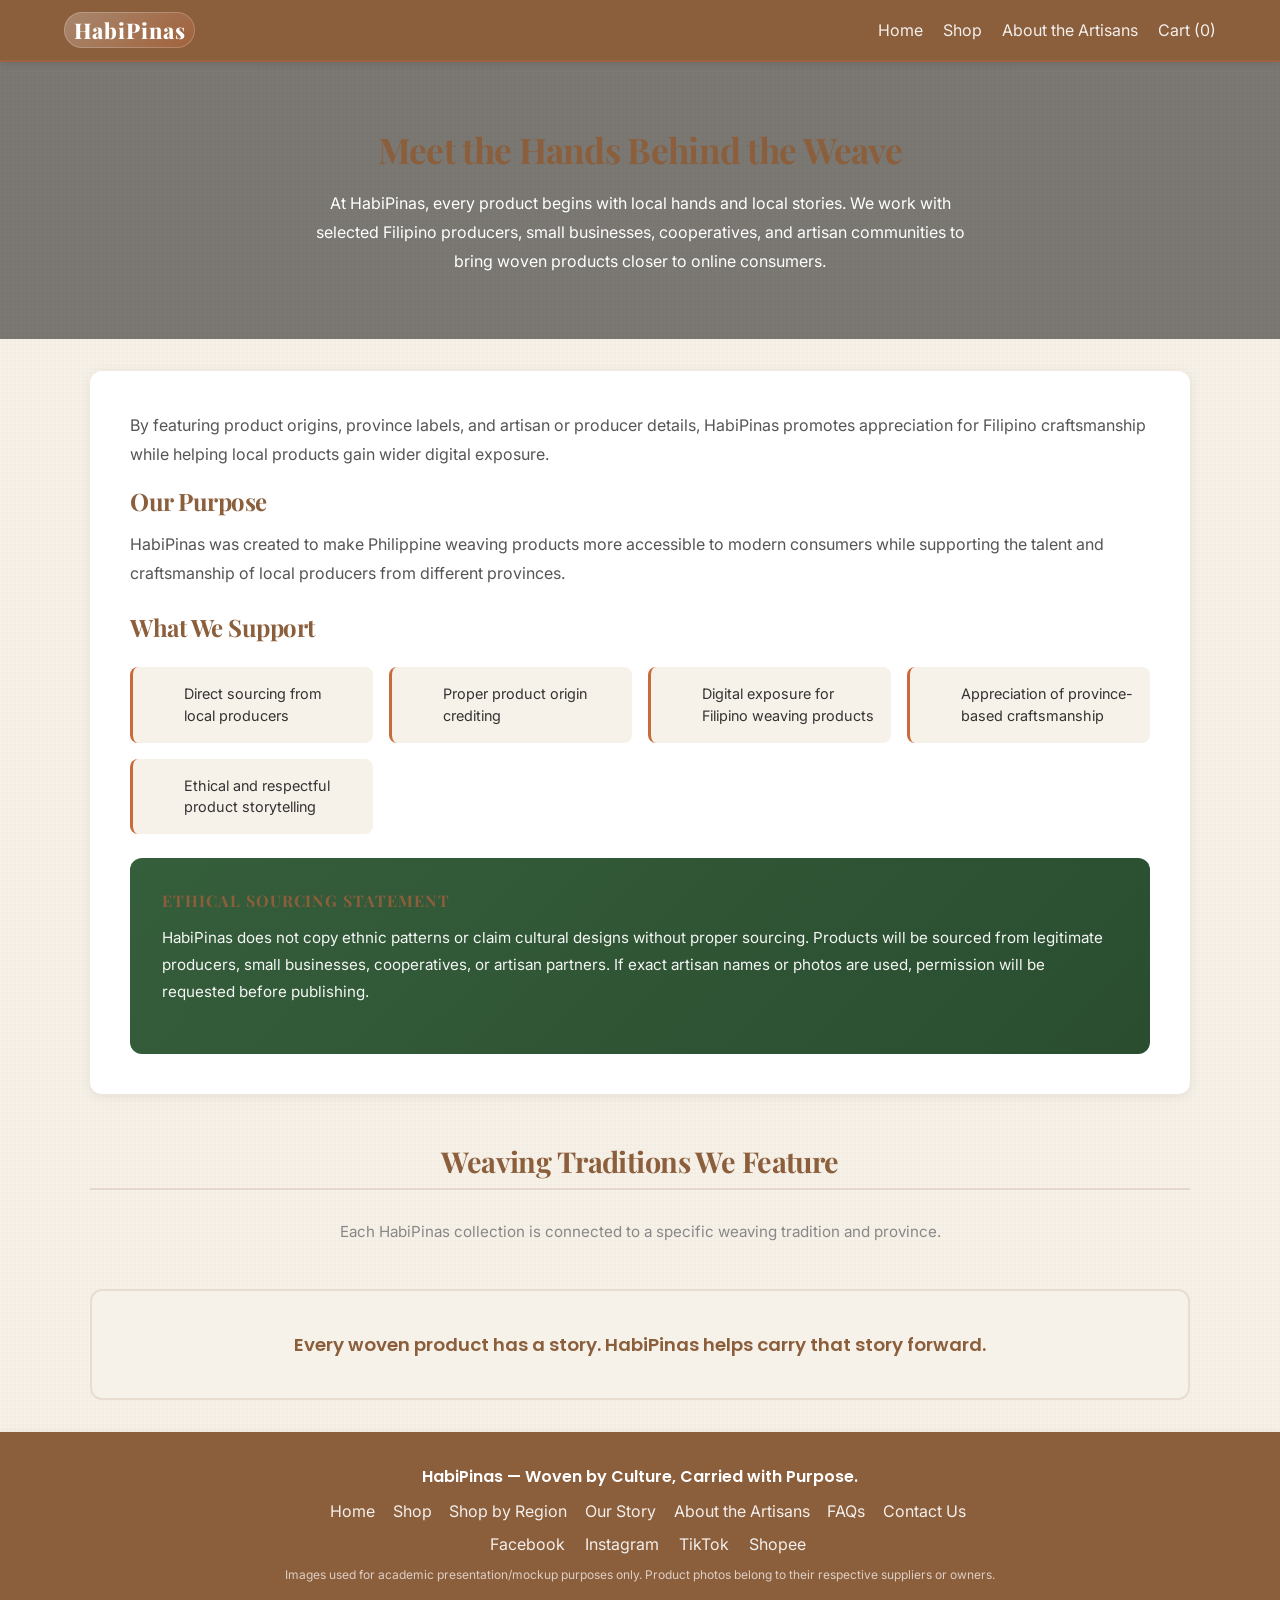
==== artisans.html @ 55e2fd3c "first Commit" ====
<!DOCTYPE html>
<html lang="en">

<head>
    <meta charset="UTF-8">
    <meta name="viewport" content="width=device-width, initial-scale=1.0">
    <title>About the Artisans – HabiPinas</title>
    <link rel='stylesheet' href='css/style.css'>
    <style>
        .page-hero {
            background: linear-gradient(rgba(0,0,0,0.5), rgba(0,0,0,0.5)),
                        url('https://images.unsplash.com/photo-1558618666-fcd25c85cd64?auto=format&fit=crop&w=1200&q=80');
            background-size: cover;
            background-position: center;
            color: #fff;
            text-align: center;
            padding: 4rem 5%;
        }
        .page-hero h1 {
            font-size: 2.2rem;
            margin-bottom: 1rem;
            animation: slideDown 0.7s ease;
        }
        .page-hero p {
            max-width: 650px;
            margin: 0 auto;
            line-height: 1.8;
            opacity: 0.9;
            animation: fadeIn 0.8s ease 0.2s both;
        }
        .intro-section {
            background: #fff;
            border-radius: 12px;
            padding: 2.5rem;
            margin-bottom: 2.5rem;
            box-shadow: 0 2px 12px rgba(0,0,0,0.07);
        }
        .intro-section p {
            line-height: 1.8;
            color: #555;
            margin-bottom: 1rem;
        }
        .support-grid {
            display: grid;
            grid-template-columns: repeat(auto-fit, minmax(200px, 1fr));
            gap: 1rem;
            margin: 1.5rem 0;
        }
        .support-item {
            display: flex;
            align-items: flex-start;
            gap: 0.7rem;
            background: var(--cream);
            padding: 1rem;
            border-radius: 8px;
            font-size: 0.9rem;
            line-height: 1.5;
            border-left: 3px solid var(--terra);
            transition: all 0.3s ease;
        }
        .support-item:hover {
            transform: translateY(-3px);
            box-shadow: 0 4px 12px rgba(0,0,0,0.08);
        }
        .support-icon {
            font-size: 1.2rem;
            min-width: 24px;
        }
        .ethics-box {
            background: linear-gradient(135deg, var(--green), #2a4d30);
            color: #ffffff;
            border-radius: 12px;
            padding: 2rem;
            margin-top: 1.5rem;
        }
        .ethics-box h3 {
            margin-bottom: 0.8rem;
            font-size: 1rem;
            text-transform: uppercase;
            letter-spacing: 0.06em;
            opacity: 0.8;
        }
        .ethics-box p {
            color: #ffffff;
            line-height: 1.8;
            opacity: 0.95;
            font-size: 0.95rem;
        }
        .traditions-title {
            text-align: center;
            margin: 3rem 0 0.5rem;
        }
        .traditions-subtitle {
            text-align: center;
            color: #888;
            margin-bottom: 2rem;
            font-size: 0.95rem;
        }
        .closing-banner {
            background: var(--cream);
            border: 2px solid #e8ddd0;
            border-radius: 12px;
            text-align: center;
            padding: 2.5rem;
            margin-top: 3rem;
        }
        .closing-banner p {
            font-family: Poppins, sans-serif;
            font-size: 1.15rem;
            font-weight: 600;
            color: var(--brown);
        }
    </style>
</head>

<body>
    <nav>
        <div><strong>HabiPinas</strong></div>
        <div>
            <a href='index.html'>Home</a>
            <a href='shop.html'>Shop</a>
            <a href='artisans.html'>About the Artisans</a>
            <a href='cart.html'>Cart (<span id='cart-count'>0</span>)</a>
        </div>
    </nav>

    <!-- Page Hero -->
    <div class="page-hero">
        <h1>Meet the Hands Behind the Weave</h1>
        <p>
            At HabiPinas, every product begins with local hands and local stories.
            We work with selected Filipino producers, small businesses, cooperatives,
            and artisan communities to bring woven products closer to online consumers.
        </p>
    </div>

    <div class="container">

        <!-- Intro & Purpose -->
        <div class="intro-section">
            <p>
                By featuring product origins, province labels, and artisan or producer details,
                HabiPinas promotes appreciation for Filipino craftsmanship while helping local
                products gain wider digital exposure.
            </p>

            <h2 style="margin-bottom:0.8rem">Our Purpose</h2>
            <p>
                HabiPinas was created to make Philippine weaving products more accessible to modern
                consumers while supporting the talent and craftsmanship of local producers from
                different provinces.
            </p>

            <h2 style="margin:1.5rem 0 1rem">What We Support</h2>
            <div class="support-grid">
                <div class="support-item">
                    <span class="support-icon"></span>
                    <span>Direct sourcing from local producers</span>
                </div>
                <div class="support-item">
                    <span class="support-icon"></span>
                    <span>Proper product origin crediting</span>
                </div>
                <div class="support-item">
                    <span class="support-icon"></span>
                    <span>Digital exposure for Filipino weaving products</span>
                </div>
                <div class="support-item">
                    <span class="support-icon"></span>
                    <span>Appreciation of province-based craftsmanship</span>
                </div>
                <div class="support-item">
                    <span class="support-icon"></span>
                    <span>Ethical and respectful product storytelling</span>
                </div>
            </div>

            <div class="ethics-box">
                <h3>Ethical Sourcing Statement</h3>
                <p>
                    HabiPinas does not copy ethnic patterns or claim cultural designs without proper sourcing.
                    Products will be sourced from legitimate producers, small businesses, cooperatives, or
                    artisan partners. If exact artisan names or photos are used, permission will be requested
                    before publishing.
                </p>
            </div>
        </div>

        <!-- Tradition Cards -->
        <h2 class="traditions-title">Weaving Traditions We Feature</h2>
        <p class="traditions-subtitle">Each HabiPinas collection is connected to a specific weaving tradition and province.</p>

        <div id="artisans-container"></div>

        <!-- Closing -->
        <div class="closing-banner">
            <p>Every woven product has a story. HabiPinas helps carry that story forward.</p>
        </div>

    </div>

    <footer>
        <div style="display:flex;flex-direction:column;gap:0.8rem;align-items:center;text-align:center">
            <p style="font-family:Poppins,sans-serif;font-size:1rem;font-weight:600">
                HabiPinas — Woven by Culture, Carried with Purpose.
            </p>
            <div style="display:flex;flex-wrap:wrap;justify-content:center;gap:0.2rem 0.1rem">
                <a href="index.html">Home</a>
                <a href="shop.html">Shop</a>
                <a href="shop.html#region">Shop by Region</a>
                <a href="story.html">Our Story</a>
                <a href="artisans.html">About the Artisans</a>
                <a href="faq-contact.html#faq">FAQs</a>
                <a href="faq-contact.html#contact">Contact Us</a>
            </div>
            <div>
                <a href="#">Facebook</a>
                <a href="#">Instagram</a>
                <a href="#">TikTok</a>
                <a href="#">Shopee</a>
            </div>
            <p style="font-size:0.75rem;opacity:0.7">
                Images used for academic presentation/mockup purposes only.
                Product photos belong to their respective suppliers or owners.
            </p>
        </div>
    </footer>

    <script src='js/cart.js'></script>
    <script src='js/main.js'></script>
    <script src="js/artisans.js"></script>
</body>

</html>
---- css/style.css ----
@import url('https://fonts.googleapis.com/css2?family=Poppins:wght@500;700&family=Inter:wght@400;600&family=Playfair+Display:wght@600;700;800&display=swap');

/* ====== CSS ANIMATIONS ====== */
@keyframes shimmer {
    0% { background-position: -1000px 0; }
    100% { background-position: 1000px 0; }
}

@keyframes slideDown {
    from {
        opacity: 0;
        transform: translateY(-30px);
    }
    to {
        opacity: 1;
        transform: translateY(0);
    }
}

@keyframes rotateIn {
    from {
        opacity: 0;
        transform: rotate(-10deg);
    }
    to {
        opacity: 1;
        transform: rotate(0);
    }
}

@keyframes swing {
    0%, 100% { transform: rotate(0deg); }
    25% { transform: rotate(1deg); }
    75% { transform: rotate(-1deg); }
}

@keyframes flip {
    from { transform: rotateY(0deg); }
    to { transform: rotateY(360deg); }
}

:root {
    --brown: #8B5E3C;
    --cream: #F7F2E9;
    --green: #355E3B;
    --terra: #C96A3D;
    --dark: #333
}

* {
    box-sizing: border-box;
    margin: 0;
    padding: 0
}

body {
    font-family: Inter, sans-serif;
    background: var(--cream);
    color: var(--dark);
    background-image: 
        repeating-linear-gradient(
            90deg,
            transparent,
            transparent 2px,
            rgba(139, 94, 60, 0.02) 2px,
            rgba(139, 94, 60, 0.02) 4px
        ),
        repeating-linear-gradient(
            0deg,
            transparent,
            transparent 2px,
            rgba(139, 94, 60, 0.02) 2px,
            rgba(139, 94, 60, 0.02) 4px
        );
}

nav,
footer {
    background: var(--brown);
    color: #fff;
    padding: 1rem 5%;
    display: flex;
    justify-content: space-between;
    align-items: center;
    animation: slideDown 0.6s ease-out;
    box-shadow: 0 2px 8px rgba(0, 0, 0, 0.1);
    border-bottom: 2px solid rgba(201, 106, 61, 0.3);
}

nav a,
footer a {
    color: #fff;
    text-decoration: none;
    margin-left: 1rem;
    transition: all 0.3s ease;
    opacity: 0.9;
}

nav > div:first-child strong,
nav .brand {
    font-family: 'Playfair Display', serif;
    font-size: 1.35rem;
    font-weight: 800;
    letter-spacing: 0.04em;
    color: #fff;
    padding: 0.25rem 0.6rem;
    border-radius: 999px;
    background: linear-gradient(135deg, rgba(255,255,255,0.25), rgba(201,106,61,0.35));
    box-shadow: 0 0 0 1px rgba(255,255,255,0.2) inset;
}

nav a:hover,
footer a:hover {
    opacity: 1;
    color: rgba(255, 255, 255, 0.8);
}

footer {
    display: flex;
    justify-content: center;
    align-items: center;
    text-align: center;
    padding: 2rem 5%;
}

footer > div {
    display: flex;
    flex-direction: column;
    align-items: center;
    gap: 0.8rem;
    max-width: 800px;
    width: 100%;
}

.container {
    width: min(1100px, 92%);
    margin: auto;
    padding: 2rem 0;
}

.container > h2:first-of-type {
    font-size: 1.8rem;
    color: var(--brown);
    margin-bottom: 2rem;
    border-bottom: 2px solid rgba(139, 94, 60, 0.15);
    padding-bottom: 0.5rem;
}

.hero {
    padding: 5rem 0;
    text-align: center;
    background: linear-gradient(rgba(139, 94, 60, 0.45), rgba(201, 106, 61, 0.45)), url('https://images.unsplash.com/photo-1512436991641-6745cdb1723f?auto=format&fit=crop&w=1200&q=80');
    background-size: cover;
    background-attachment: fixed;
    color: #fff;
    position: relative;
    overflow: hidden;
}

.hero::before {
    content: '';
    position: absolute;
    top: 0;
    left: -100%;
    width: 100%;
    height: 100%;
    background: linear-gradient(90deg, transparent, rgba(255, 255, 255, 0.3), transparent);
    animation: shimmer 3s infinite;
}

.hero h1 {
    color: #fff;
    animation: slideInLeft 0.8s cubic-bezier(0.34, 1.56, 0.64, 1);
}

.hero p {
    animation: slideInRight 0.8s cubic-bezier(0.34, 1.56, 0.64, 1) 0.2s both;
}

.hero .btn {
    animation: popIn 0.6s cubic-bezier(0.34, 1.56, 0.64, 1) 0.4s both;
}

h1,
h2,
h3 {
    font-family: 'Playfair Display', serif;
    margin-bottom: 1rem;
    animation: fadeIn 0.7s ease 0.2s both;
    color: var(--brown);
    letter-spacing: -0.02em;
}

.btn {
    display: inline-block;
    background: var(--terra);
    color: #fff;
    padding: .8rem 1.2rem;
    border: none;
    border-radius: 6px;
    text-decoration: none;
    cursor: pointer;
    transition: all 0.3s cubic-bezier(0.34, 1.56, 0.64, 1);
    position: relative;
    overflow: hidden;
    font-family: Poppins, sans-serif;
    font-weight: 600;
    letter-spacing: 0.02em;
}

.btn::before {
    content: '';
    position: absolute;
    top: 50%;
    left: 50%;
    width: 0;
    height: 0;
    border-radius: 50%;
    background: rgba(255, 255, 255, 0.3);
    transform: translate(-50%, -50%);
    transition: width 0.6s, height 0.6s;
    z-index: 1;
}

.btn:hover::before {
    width: 300px;
    height: 300px;
}

.btn:hover {
    transform: translateY(-2px);
    box-shadow: 0 8px 20px rgba(201, 106, 61, 0.3);
}

.btn:active {
    transform: translateY(0);
}

.grid {
    display: grid;
    grid-template-columns: repeat(auto-fit, minmax(230px, 1fr));
    gap: 1rem
}

.card {
    background: #fff;
    padding: 1rem;
    border-radius: 10px;
    box-shadow: 0 2px 8px rgba(0, 0, 0, .1);
    animation: fadeIn 0.6s ease-out forwards;
    opacity: 0;
    transition: all 0.3s cubic-bezier(0.34, 1.56, 0.64, 1);
    overflow: hidden;
    position: relative;
    border: 1px solid rgba(139, 94, 60, 0.08);
}

.card:nth-child(1) { animation-delay: 0.1s; }
.card:nth-child(2) { animation-delay: 0.2s; }
.card:nth-child(3) { animation-delay: 0.3s; }
.card:nth-child(4) { animation-delay: 0.4s; }
.card:nth-child(5) { animation-delay: 0.5s; }
.card:nth-child(6) { animation-delay: 0.6s; }
.card:nth-child(7) { animation-delay: 0.7s; }
.card:nth-child(8) { animation-delay: 0.8s; }
.card:nth-child(9) { animation-delay: 0.9s; }

.card:hover {
    transform: translateY(-8px);
    box-shadow: 0 12px 24px rgba(139, 94, 60, 0.12);
    border-color: rgba(201, 106, 61, 0.2);
}

.card img,
.product img {
    width: 100%;
    border-radius: 8px;
    transition: transform 0.4s ease;
    animation: fadeIn 0.6s ease;
}

.card:hover img,
.product:hover img {
    transform: scale(1.08);
}

.card h3 {
    animation: fadeIn 0.6s ease 0.2s both;
}

.card p,
.card .btn {
    animation: fadeIn 0.6s ease 0.3s both;
}

.card .btn {
    transition: all 0.3s ease;
}

.card .btn:hover {
    transform: translateX(3px);
    box-shadow: 0 4px 12px rgba(201, 106, 61, 0.3);
}

.card img,
.product img {
    width: 100%;
    border-radius: 8px
}

input,
select,
textarea {
    width: 100%;
    padding: .8rem;
    margin: .5rem 0 1rem;
    border: 1px solid #ccc;
    border-radius: 6px;
    transition: all 0.3s ease;
}

.modal-backdrop {
    position: fixed;
    inset: 0;
    background: rgba(0, 0, 0, 0.55);
    display: none;
    align-items: center;
    justify-content: center;
    padding: 1rem;
    z-index: 1000;
}

.modal-backdrop.active {
    display: flex;
}

.modal-card {
    background: #fff;
    border-radius: 12px;
    width: min(460px, 100%);
    padding: 1.5rem;
    box-shadow: 0 20px 45px rgba(0, 0, 0, 0.2);
    animation: slideDown 0.25s ease;
}

.modal-title {
    font-size: 1.3rem;
    margin-bottom: 0.6rem;
}

.modal-body {
    color: #555;
    line-height: 1.6;
    margin-bottom: 1rem;
}

.modal-actions {
    display: flex;
    justify-content: flex-end;
    gap: 0.7rem;
    flex-wrap: wrap;
}

.modal-actions .btn,
.modal-actions .btn-secondary {
    margin: 0;
}

.modal-close {
    border: none;
    background: transparent;
    font-size: 1.3rem;
    cursor: pointer;
    color: #777;
    float: right;
}

input:focus,
select:focus,
textarea:focus {
    outline: none;
    border-color: var(--terra);
    box-shadow: 0 0 0 3px rgba(201, 106, 61, 0.1);
}

/* ====== FILTER BUTTONS ====== */
.filters {
    display: flex;
    gap: .5rem;
    flex-wrap: wrap;
    margin: 1rem 0;
    animation: slideInLeft 0.6s ease 0.3s both;
}

.filter {
    transition: all 0.3s ease;
}

.filter:hover {
    transform: scale(1.05);
}

/* ====== SEARCH INPUT ====== */
#search {
    width: 100%;
    max-width: 500px;
    padding: 0.9rem 1rem;
    border: 2px solid #ddd;
    border-radius: 8px;
    font-size: 1rem;
    margin-bottom: 1.5rem;
    transition: all 0.3s ease;
    animation: slideInLeft 0.6s ease 0.2s both;
}

#search:focus {
    border-color: var(--terra);
    box-shadow: 0 0 0 4px rgba(201, 106, 61, 0.1);
}

/* ====== ARTISAN CARDS ====== */
.artisan-card {
    display: grid;
    grid-template-columns: 1fr 1fr;
    gap: 30px;
    background: white;
    padding: 30px;
    border-radius: 12px;
    margin-bottom: 40px;
    animation: slideInLeft 0.6s ease-out forwards;
    opacity: 0;
    transition: all 0.3s ease;
    box-shadow: 0 2px 8px rgba(0, 0, 0, 0.08);
}

.artisan-card:nth-child(1) { animation-delay: 0.1s; }
.artisan-card:nth-child(2) { animation-delay: 0.3s; }
.artisan-card:nth-child(3) { animation-delay: 0.5s; }
.artisan-card:nth-child(4) { animation-delay: 0.7s; }
.artisan-card:nth-child(5) { animation-delay: 0.9s; }

.artisan-card:hover {
    transform: translateY(-4px);
    box-shadow: 0 12px 24px rgba(0, 0, 0, 0.12);
}

.artisan-image {
    width: 100%;
    height: 350px;
    object-fit: cover;
    border-radius: 12px;
    transition: transform 0.4s ease;
    animation: fadeIn 0.6s ease;
}

.artisan-card:hover .artisan-image {
    transform: scale(1.05);
}

.artisan-content p {
    margin: 15px 0;
    line-height: 1.7;
    animation: fadeIn 0.6s ease;
}

.region-badge {
    display: inline-block;
    background: #355E3B;
    color: white;
    padding: 6px 12px;
    border-radius: 999px;
    margin-bottom: 15px;
    animation: popIn 0.5s cubic-bezier(0.34, 1.56, 0.64, 1);
}

table {
    width: 100%;
    border-collapse: collapse;
    background: #fff;
    animation: fadeIn 0.6s ease;
}

th,
td {
    padding: 1rem;
    border-bottom: 1px solid #eee;
    transition: all 0.3s ease;
    animation: slideInLeft 0.6s ease;
}

tr:hover {
    background: #f9f9f9;
}

th {
    background: var(--terra);
    color: white;
    font-weight: 600;
}

/* ====== PRODUCT PAGE ====== */
.product-page {
    display: grid;
    grid-template-columns: 1fr 1fr;
    gap: 40px;
    align-items: start;
    animation: fadeIn 0.6s ease;
}

.product-page .product-image {
    animation: slideInLeft 0.6s cubic-bezier(0.34, 1.56, 0.64, 1);
}

.product-image {
    width: 100%;
    border-radius: 12px;
    transition: transform 0.4s ease;
}

.product-page:hover .product-image {
    transform: scale(1.03);
}

.product-info {
    animation: slideInRight 0.6s cubic-bezier(0.34, 1.56, 0.64, 1);
}

.product-info h1 {
    margin-bottom: 15px;
    animation: slideInLeft 0.6s ease 0.1s both;
}

.product-info p {
    margin-bottom: 12px;
    line-height: 1.6;
    animation: fadeIn 0.6s ease;
}

.product-info ul {
    margin: 15px 0 20px 20px;
    animation: slideInLeft 0.6s ease 0.2s both;
}

.product-info li {
    margin: 8px 0;
    transition: all 0.3s ease;
}

.product-info li:hover {
    transform: translateX(5px);
    color: var(--terra);
}

.product-info .btn {
    animation: popIn 0.6s cubic-bezier(0.34, 1.56, 0.64, 1) 0.3s both;
}

@media (max-width: 768px) {

    .artisan-card {
        grid-template-columns: 1fr;
    }
}

@media (max-width: 768px) {

    .product-page {
        grid-template-columns: 1fr;
    }
}

@media(max-width:600px) {
    nav {
        flex-direction: column;
        gap: .5rem
    }
}

/* ====== ANIMATIONS ====== */
@keyframes fadeIn {
    from {
        opacity: 0;
        transform: translateY(20px);
    }
    to {
        opacity: 1;
        transform: translateY(0);
    }
}

@keyframes slideInLeft {
    from {
        opacity: 0;
        transform: translateX(-30px);
    }
    to {
        opacity: 1;
        transform: translateX(0);
    }
}

@keyframes slideInRight {
    from {
        opacity: 0;
        transform: translateX(30px);
    }
    to {
        opacity: 1;
        transform: translateX(0);
    }
}

@keyframes bounce {
    0%, 100% { transform: translateY(0); }
    50% { transform: translateY(-5px); }
}

@keyframes pulse {
    0%, 100% { opacity: 1; }
    50% { opacity: 0.7; }
}

@keyframes popIn {
    0% {
        opacity: 0;
        transform: scale(0.9);
    }
    50% {
        transform: scale(1.05);
    }
    100% {
        opacity: 1;
        transform: scale(1);
    }
}

/* ====== CART PAGE STYLES ====== */
.cart-page {
    display: grid;
    grid-template-columns: 1fr 350px;
    gap: 2rem;
    animation: fadeIn 0.5s ease;
}

.cart-main h1 {
    animation: slideInLeft 0.6s ease;
}

.empty-state {
    display: none;
    flex-direction: column;
    align-items: center;
    justify-content: center;
    min-height: 400px;
    text-align: center;
    animation: fadeIn 0.4s ease;
}

.empty-state p {
    font-size: 1.3rem;
    color: #999;
    margin-bottom: 1.5rem;
}

.cart-items-container {
    display: flex;
    flex-direction: column;
    gap: 1rem;
}

.cart-item {
    display: grid;
    grid-template-columns: 100px 1fr auto auto auto;
    gap: 1.5rem;
    align-items: center;
    background: white;
    padding: 1.5rem;
    border-radius: 12px;
    box-shadow: 0 2px 8px rgba(0, 0, 0, 0.08);
    transition: all 0.3s cubic-bezier(0.34, 1.56, 0.64, 1);
    animation: fadeIn 0.5s ease forwards;
    opacity: 0;
}

.cart-item:hover {
    box-shadow: 0 8px 16px rgba(0, 0, 0, 0.12);
    transform: translateY(-2px);
}

.cart-item-image {
    width: 100px;
    height: 100px;
    border-radius: 8px;
    overflow: hidden;
    background: #f5f5f5;
}

.cart-item-image img {
    width: 100%;
    height: 100%;
    object-fit: cover;
    transition: transform 0.3s ease;
}

.cart-item:hover .cart-item-image img {
    transform: scale(1.1);
}

.cart-item-details h4 {
    font-size: 1rem;
    margin-bottom: 0.5rem;
    color: var(--dark);
}

.artisan-name {
    font-size: 0.85rem;
    color: #999;
    margin-bottom: 0.5rem;
}

.price-info {
    display: flex;
    align-items: baseline;
    gap: 0.5rem;
}

.unit-price {
    font-size: 1.1rem;
    font-weight: 600;
    color: var(--terra);
}

.cart-item-quantity {
    display: flex;
    align-items: center;
    border: 1px solid #eee;
    border-radius: 6px;
    overflow: hidden;
    background: #f9f9f9;
}

.qty-btn {
    background: transparent;
    border: none;
    padding: 0.5rem 0.8rem;
    cursor: pointer;
    font-size: 1rem;
    color: var(--terra);
    transition: all 0.2s ease;
    font-weight: bold;
}

.qty-btn:hover {
    background: var(--terra);
    color: white;
}

.qty-input {
    width: 50px;
    text-align: center;
    border: none;
    background: transparent;
    padding: 0.5rem 0.3rem;
    margin: 0;
    font-weight: 600;
}

.cart-item-total {
    text-align: right;
    min-width: 80px;
}

.cart-item-total p {
    font-size: 1.1rem;
    font-weight: 700;
    color: var(--dark);
}

.remove-btn {
    width: 36px;
    height: 36px;
    border: none;
    background: #ffe0e0;
    color: #ff4757;
    border-radius: 50%;
    cursor: pointer;
    font-size: 1.5rem;
    transition: all 0.3s ease;
    display: flex;
    align-items: center;
    justify-content: center;
}

.remove-btn:hover {
    background: #ff4757;
    color: white;
    transform: scale(1.1);
}

.cart-summary {
    animation: slideInRight 0.6s ease;
    position: sticky;
    top: 2rem;
    height: fit-content;
}

.summary-card {
    background: white;
    padding: 1.5rem;
    border-radius: 12px;
    box-shadow: 0 2px 12px rgba(0, 0, 0, 0.08);
    border-top: 3px solid var(--terra);
}

.summary-card h3 {
    margin-bottom: 1.5rem;
    font-size: 1.1rem;
    color: var(--dark);
}

.summary-row {
    display: flex;
    justify-content: space-between;
    padding: 0.8rem 0;
    border-bottom: 1px solid #eee;
    font-size: 0.95rem;
}

.summary-row.total {
    border-bottom: none;
    border-top: 2px solid var(--terra);
    padding: 1rem 0;
    font-weight: 700;
    font-size: 1.1rem;
    margin-bottom: 1.5rem;
    color: var(--dark);
}

.btn-checkout {
    width: 100%;
    margin-bottom: 0.8rem;
    padding: 1rem;
    font-weight: 600;
    transition: all 0.3s ease;
    animation: popIn 0.5s ease;
}

.btn-checkout:hover {
    transform: translateY(-2px);
    box-shadow: 0 8px 20px rgba(201, 106, 61, 0.3);
}

.btn-secondary {
    display: block;
    text-align: center;
    width: 100%;
    padding: 0.8rem;
    border: 2px solid #ddd;
    background: transparent;
    color: var(--dark);
    border-radius: 6px;
    text-decoration: none;
    cursor: pointer;
    transition: all 0.3s ease;
}

.btn-secondary:hover {
    border-color: var(--terra);
    color: var(--terra);
    background: rgba(201, 106, 61, 0.05);
}

/* ====== CHECKOUT PAGE STYLES ====== */
.checkout-page {
    animation: fadeIn 0.5s ease;
}

.checkout-steps {
    display: flex;
    justify-content: center;
    align-items: center;
    gap: 1rem;
    margin: 2rem 0 3rem;
    flex-wrap: wrap;
    animation: slideInLeft 0.6s ease;
}

.step {
    display: flex;
    flex-direction: column;
    align-items: center;
    gap: 0.5rem;
    opacity: 0.5;
    transition: all 0.3s ease;
}

.step.active {
    opacity: 1;
}

.step-number {
    width: 40px;
    height: 40px;
    border-radius: 50%;
    background: #eee;
    display: flex;
    align-items: center;
    justify-content: center;
    font-weight: 700;
    color: #999;
    transition: all 0.3s ease;
    border: 2px solid #ddd;
}

.step.active .step-number {
    background: var(--terra);
    color: white;
    border-color: var(--terra);
    box-shadow: 0 0 0 8px rgba(201, 106, 61, 0.1);
    animation: pulse 2s ease-in-out infinite;
}

.step span {
    font-size: 0.85rem;
    font-weight: 500;
    color: #999;
}

.step.active span {
    color: var(--terra);
    font-weight: 600;
}

.step-connector {
    width: 40px;
    height: 2px;
    background: #ddd;
    transition: all 0.3s ease;
}

.checkout-content {
    display: grid;
    grid-template-columns: 1fr 380px;
    gap: 2rem;
}

.checkout-form-section {
    background: white;
    padding: 2rem;
    border-radius: 12px;
    box-shadow: 0 2px 12px rgba(0, 0, 0, 0.08);
    animation: slideInLeft 0.6s ease;
}

.checkout-form-section h2 {
    margin-bottom: 1.5rem;
    font-size: 1.2rem;
    color: var(--dark);
}

#checkoutForm {
    display: flex;
    flex-direction: column;
}

.form-row {
    display: grid;
    grid-template-columns: 1fr 1fr;
    gap: 1rem;
}

.form-group {
    display: flex;
    flex-direction: column;
}

.form-group label {
    font-weight: 600;
    margin-bottom: 0.5rem;
    color: var(--dark);
    font-size: 0.95rem;
}

.form-group input,
.form-group select,
.form-group textarea {
    padding: 0.9rem;
    border: 1px solid #ddd;
    border-radius: 8px;
    font-family: inherit;
    font-size: 0.95rem;
    transition: all 0.3s ease;
}

.form-group input:focus,
.form-group select:focus,
.form-group textarea:focus {
    border-color: var(--terra);
    box-shadow: 0 0 0 3px rgba(201, 106, 61, 0.1);
}

.form-group textarea {
    min-height: 100px;
    resize: vertical;
}

.btn-primary {
    width: 100%;
    padding: 1rem;
    font-size: 1rem;
    font-weight: 600;
    border: none;
    background: var(--terra);
    color: white;
    border-radius: 8px;
    cursor: pointer;
    transition: all 0.3s cubic-bezier(0.34, 1.56, 0.64, 1);
    margin-top: 1rem;
    text-transform: uppercase;
    letter-spacing: 0.5px;
}

.btn-primary:hover {
    transform: translateY(-2px);
    box-shadow: 0 8px 20px rgba(201, 106, 61, 0.3);
}

.btn-primary:active {
    transform: translateY(0);
}

.checkout-summary {
    background: white;
    padding: 1.5rem;
    border-radius: 12px;
    box-shadow: 0 2px 12px rgba(0, 0, 0, 0.08);
    animation: slideInRight 0.6s ease;
    position: sticky;
    top: 2rem;
    height: fit-content;
    border-top: 3px solid var(--terra);
}

.checkout-summary h3 {
    margin-bottom: 1.5rem;
    font-size: 1.1rem;
    color: var(--dark);
}

.order-items {
    display: flex;
    flex-direction: column;
    gap: 1rem;
    margin-bottom: 1rem;
    max-height: 300px;
    overflow-y: auto;
    padding-right: 0.5rem;
}

.order-item {
    display: flex;
    gap: 1rem;
    padding: 1rem;
    background: #f9f9f9;
    border-radius: 8px;
    transition: all 0.3s ease;
    animation: fadeIn 0.5s ease;
}

.order-item:hover {
    background: #f0f0f0;
}

.order-item-img {
    width: 60px;
    height: 60px;
    border-radius: 6px;
    overflow: hidden;
    flex-shrink: 0;
}

.order-item-img img {
    width: 100%;
    height: 100%;
    object-fit: cover;
}

.order-item-info {
    flex: 1;
    display: flex;
    flex-direction: column;
    justify-content: center;
}

.order-item-name {
    font-weight: 600;
    font-size: 0.9rem;
    color: var(--dark);
    margin-bottom: 0.3rem;
    white-space: nowrap;
    overflow: hidden;
    text-overflow: ellipsis;
}

.order-item-qty {
    font-size: 0.8rem;
    color: #999;
}

.order-item-price {
    font-weight: 700;
    color: var(--terra);
    font-size: 0.95rem;
}

.summary-divider {
    height: 1px;
    background: #eee;
    margin: 1rem 0;
}

.summary-detail {
    display: flex;
    justify-content: space-between;
    padding: 0.8rem 0;
    font-size: 0.95rem;
    color: #666;
}

.summary-total {
    display: flex;
    justify-content: space-between;
    padding: 1.2rem 0;
    border-top: 2px solid var(--terra);
    font-size: 1.1rem;
    font-weight: 700;
    color: var(--dark);
}

/* ====== RESPONSIVE ====== */
@media (max-width: 1024px) {
    .cart-page {
        grid-template-columns: 1fr;
    }
    
    .cart-summary {
        position: static;
    }
    
    .checkout-content {
        grid-template-columns: 1fr;
    }
    
    .checkout-summary {
        position: static;
    }
}

@media (max-width: 768px) {
    .container {
        width: min(100%, 94%);
        padding: 1.5rem 0;
    }

    nav,
    footer {
        padding: 1rem 4%;
    }

    nav {
        gap: 0.75rem;
    }

    nav a,
    footer a {
        margin-left: 0.6rem;
        font-size: 0.95rem;
    }

    .hero {
        padding: 3.5rem 0;
    }

    .grid {
        grid-template-columns: repeat(2, minmax(0, 1fr));
    }

    .cart-item {
        grid-template-columns: 80px 1fr auto;
        gap: 1rem;
    }
    
    .cart-item-quantity,
    .cart-item-total,
    .remove-btn {
        grid-column: 2 / -1;
    }
    
    .cart-item-quantity {
        justify-self: start;
    }
    
    .form-row {
        grid-template-columns: 1fr;
    }
    
    .checkout-form-section,
    .checkout-summary {
        padding: 1.5rem;
    }
}

@media (max-width: 600px) {
    nav {
        flex-direction: column;
        gap: .6rem;
    }

    nav a,
    footer a {
        margin: 0 0.35rem;
    }

    .hero h1 {
        font-size: 1.9rem;
    }

    .hero p {
        font-size: 0.95rem;
    }

    .grid {
        grid-template-columns: 1fr;
    }

    .card,
    .checkout-form-section,
    .checkout-summary,
    .summary-card,
    .cart-item {
        padding: 1rem;
    }

    .cart-item {
        grid-template-columns: 1fr;
    }

    .cart-item-image {
        width: 100%;
        height: 180px;
    }

    .cart-item-quantity,
    .cart-item-total,
    .remove-btn {
        grid-column: auto;
    }

    .cart-item-total {
        text-align: left;
    }

    .checkout-steps {
        gap: 0.5rem;
    }

    .step-connector {
        width: 20px;
    }

    .step span {
        font-size: 0.75rem;
    }

    .modal-card {
        padding: 1.2rem;
    }
}
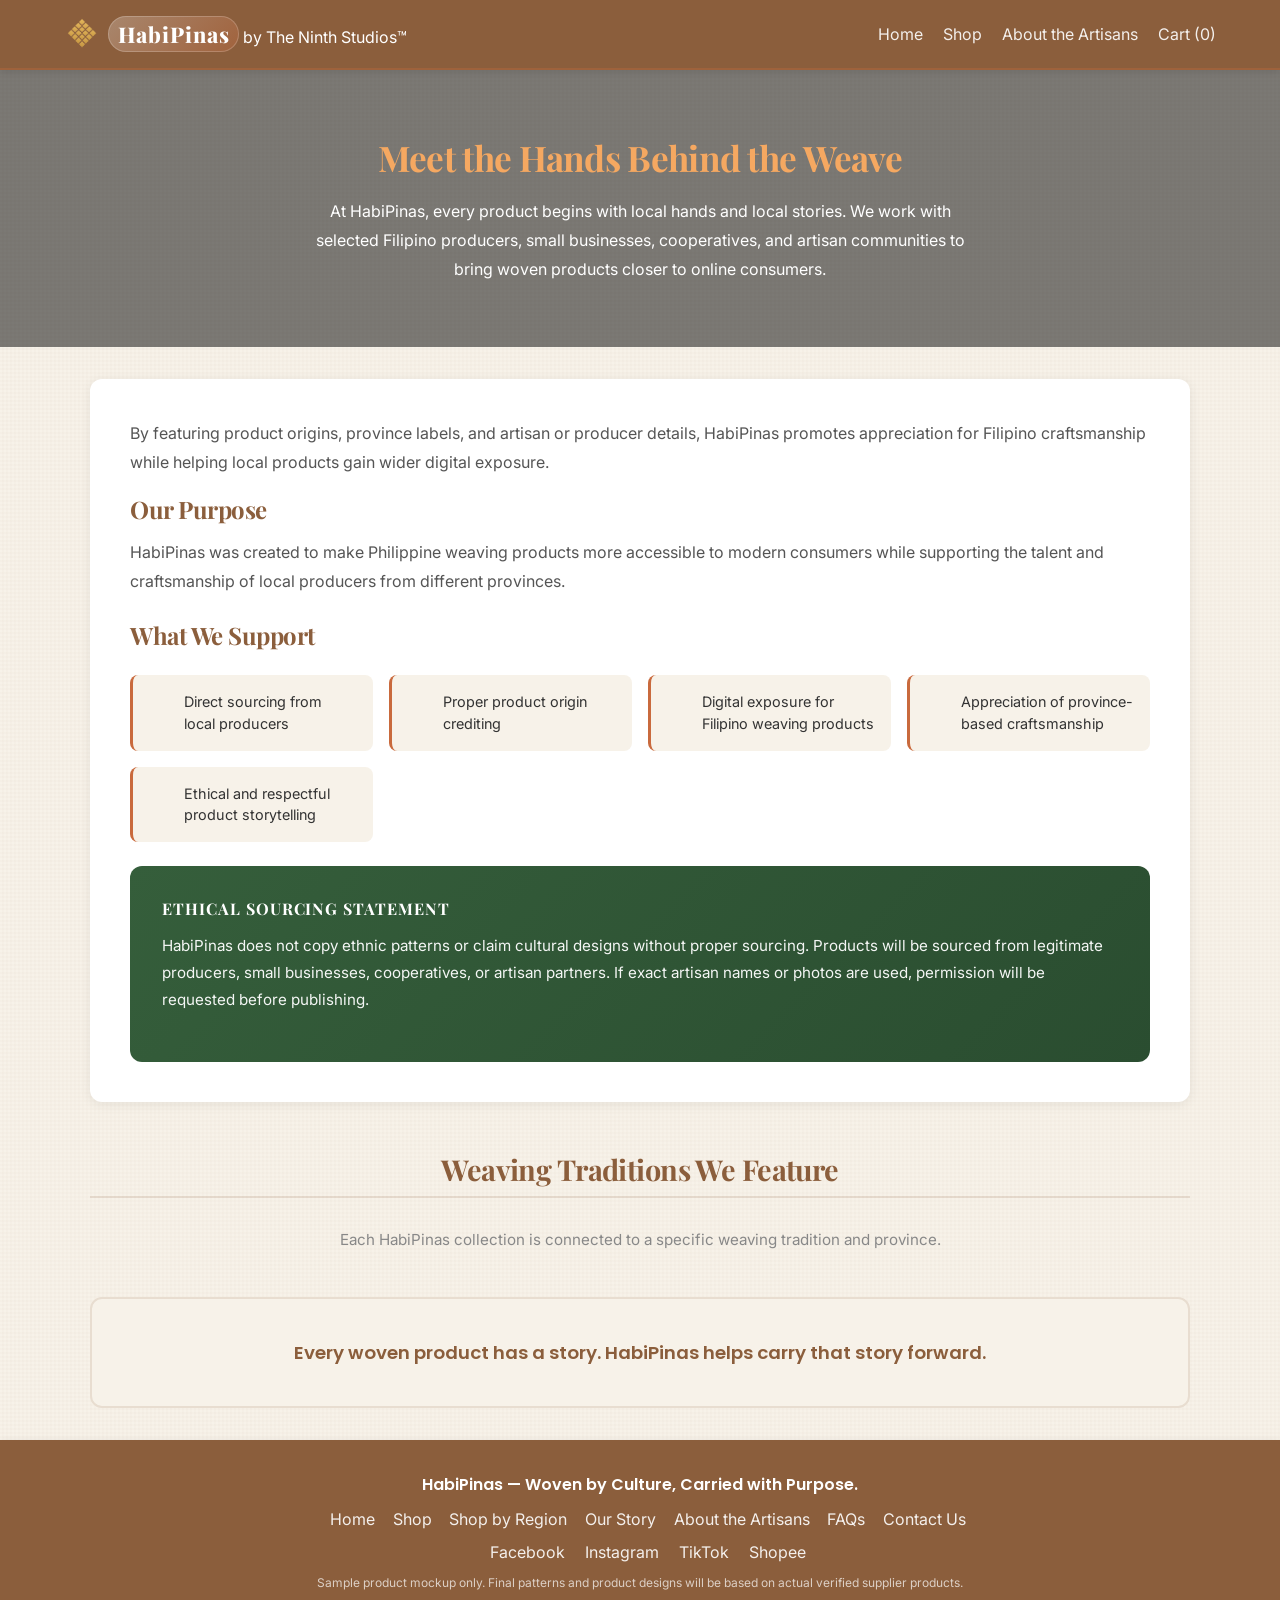
==== commit dccf6944: "update the all files" ====
--- a/artisans.html
+++ b/artisans.html
@@ -9,7 +9,7 @@
     <style>
         .page-hero {
             background: linear-gradient(rgba(0,0,0,0.5), rgba(0,0,0,0.5)),
-                        url('https://images.unsplash.com/photo-1558618666-fcd25c85cd64?auto=format&fit=crop&w=1200&q=80');
+                        url('https://assets.vogue.ph/wp-content/uploads/2024/03/Lake-Sebu-Web-L.jpg');
             background-size: cover;
             background-position: center;
             color: #fff;
@@ -17,6 +17,7 @@
             padding: 4rem 5%;
         }
         .page-hero h1 {
+            color: #f5a861;
             font-size: 2.2rem;
             margin-bottom: 1rem;
             animation: slideDown 0.7s ease;
@@ -74,6 +75,7 @@
             margin-top: 1.5rem;
         }
         .ethics-box h3 {
+            color: #ffffff;
             margin-bottom: 0.8rem;
             font-size: 1rem;
             text-transform: uppercase;
@@ -115,7 +117,10 @@
 
 <body>
     <nav>
-        <div><strong>HabiPinas</strong></div>
+        <div style="display:flex;align-items:center;gap:0.5rem;">
+            <img src="assets/images/logo.png" alt="HabiPinas Logo" style="width:36px;height:36px;">
+            <div><strong>HabiPinas</strong> by The Ninth Studios™</div>
+        </div>
         <div>
             <a href='index.html'>Home</a>
             <a href='shop.html'>Shop</a>
@@ -220,8 +225,8 @@
                 <a href="#">Shopee</a>
             </div>
             <p style="font-size:0.75rem;opacity:0.7">
-                Images used for academic presentation/mockup purposes only.
-                Product photos belong to their respective suppliers or owners.
+                Sample product mockup only. Final patterns and product designs will
+                be based on actual verified supplier products.
             </p>
         </div>
     </footer>
--- a/css/style.css
+++ b/css/style.css
@@ -96,8 +96,7 @@
     opacity: 0.9;
 }
 
-nav > div:first-child strong,
-nav .brand {
+nav > div:first-child strong {
     font-family: 'Playfair Display', serif;
     font-size: 1.35rem;
     font-weight: 800;
@@ -149,7 +148,7 @@
 .hero {
     padding: 5rem 0;
     text-align: center;
-    background: linear-gradient(rgba(139, 94, 60, 0.45), rgba(201, 106, 61, 0.45)), url('https://images.unsplash.com/photo-1512436991641-6745cdb1723f?auto=format&fit=crop&w=1200&q=80');
+    background: linear-gradient(rgba(139, 94, 60, 0.45), rgba(201, 106, 61, 0.45)), url('https://sustainability.ph/storage/articles/banners/f79eb48b9e4b0cc4a8516ba6c8667399.jpg');
     background-size: cover;
     background-attachment: fixed;
     color: #fff;
